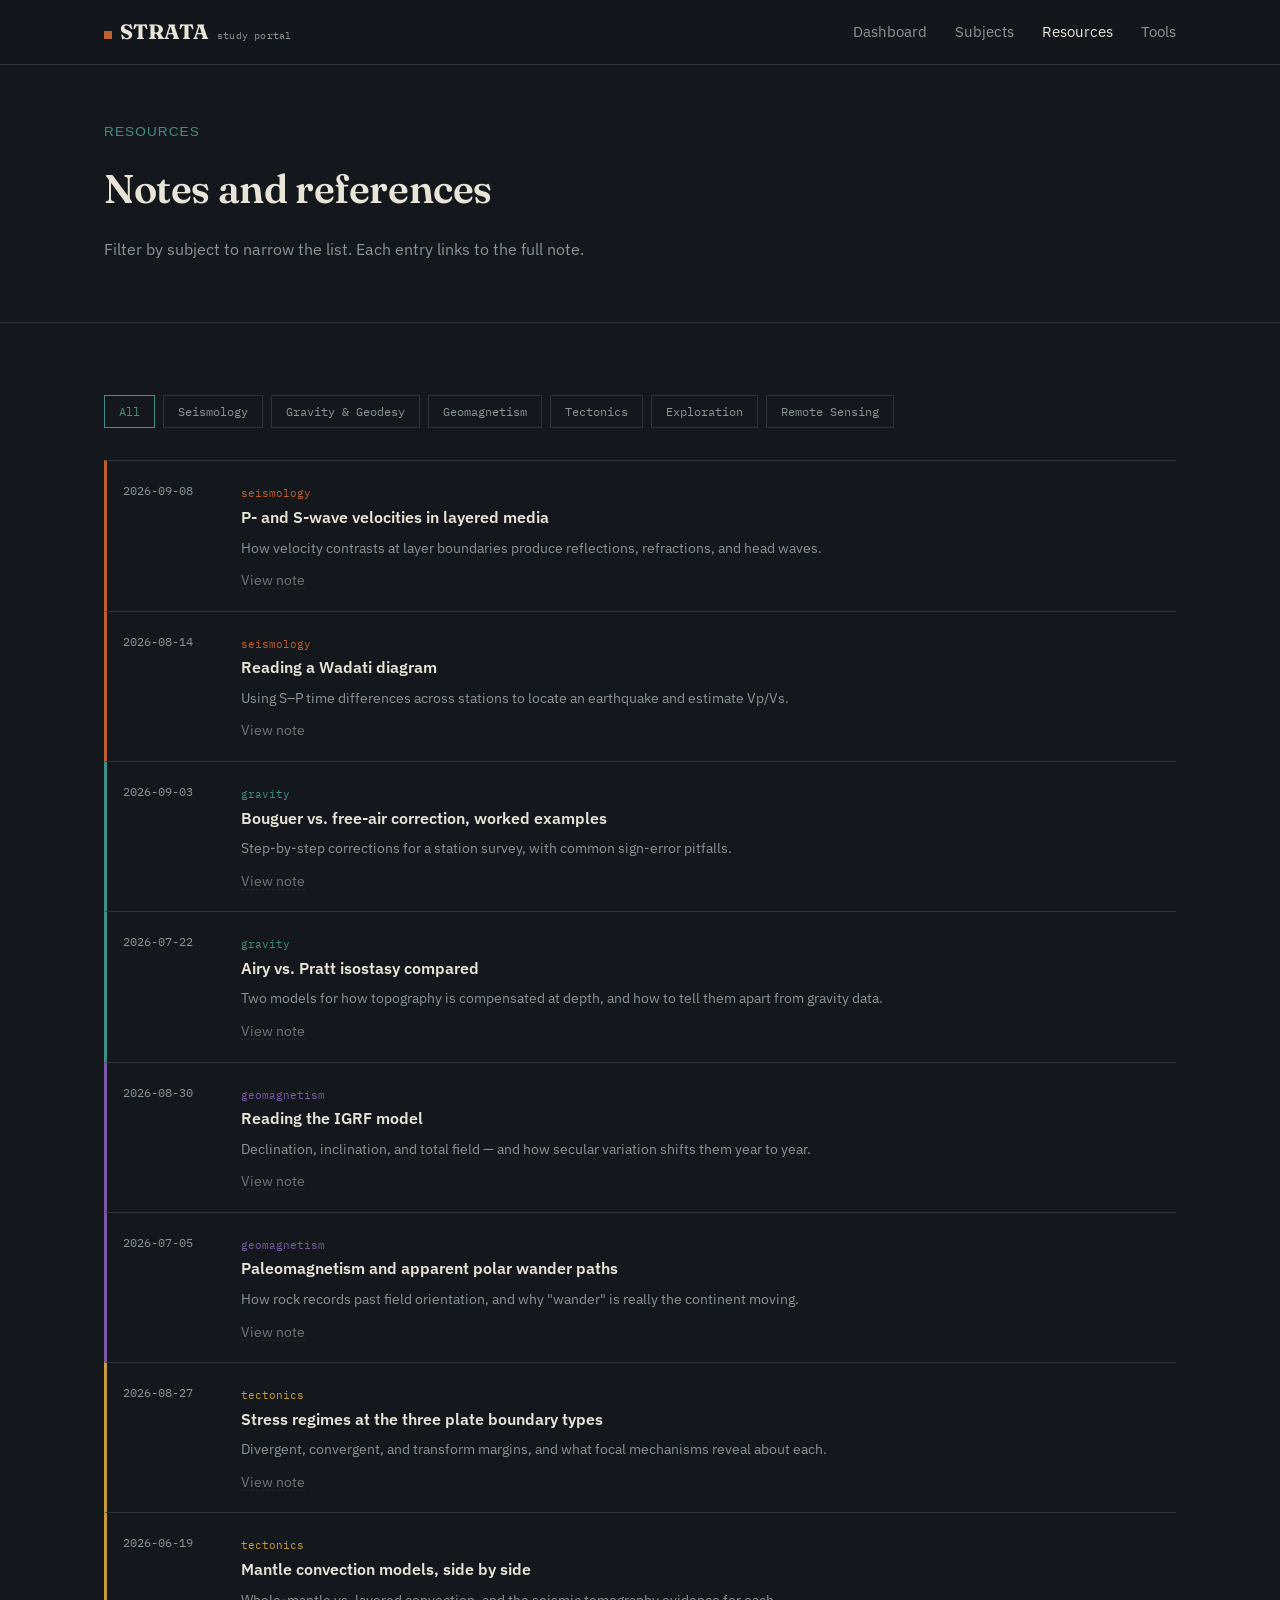
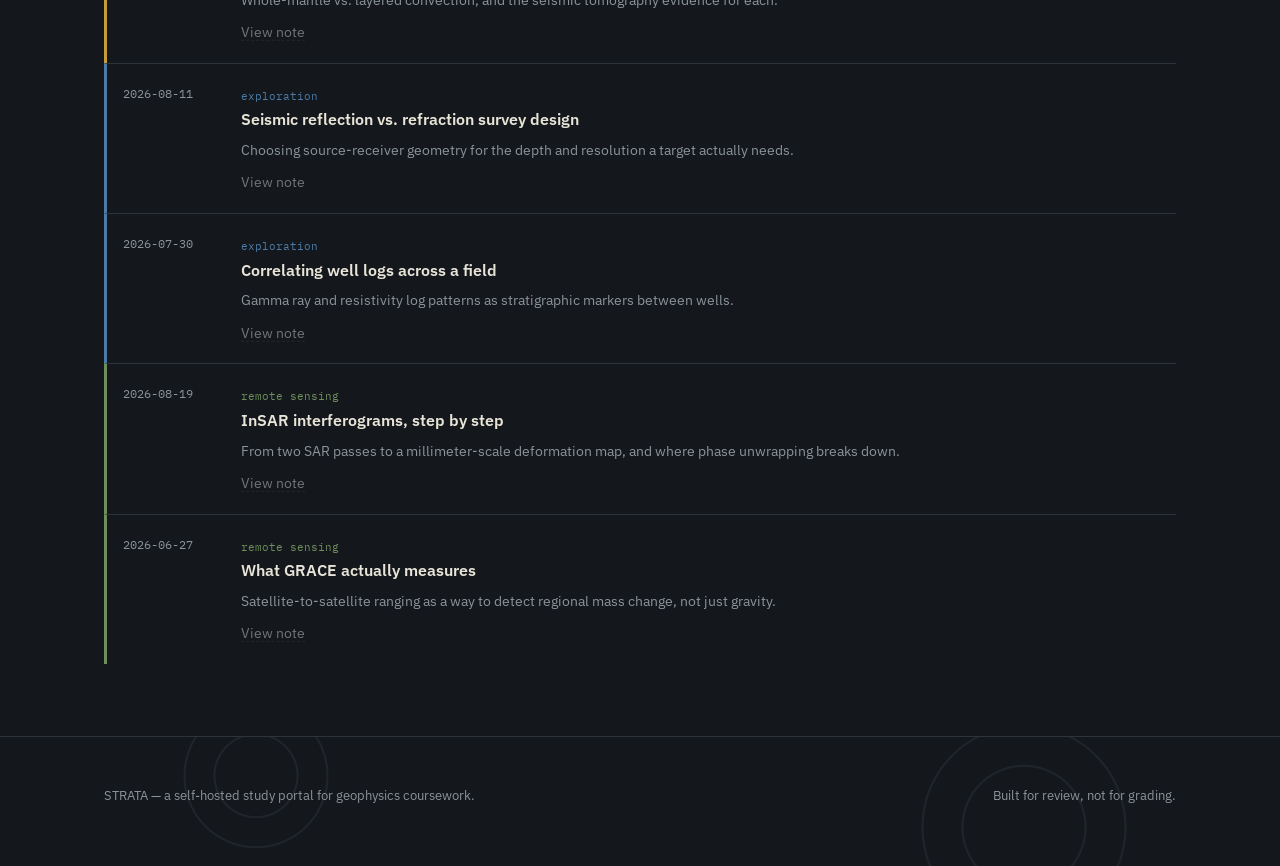
==== resources.html @ 3a936500 "first commit" ====
<!DOCTYPE html>
<html lang="en">
<head>
<meta charset="UTF-8">
<meta name="viewport" content="width=device-width, initial-scale=1.0">
<title>Resources — STRATA</title>
<link rel="stylesheet" href="styles.css">
</head>
<body>

<nav class="site-nav">
  <div class="wrap">
    <a href="index.html" class="wordmark"><span class="tick"></span>STRATA <small>study portal</small></a>
    <button class="nav-toggle" aria-label="Toggle menu">☰</button>
    <ul class="nav-links">
      <li><a href="index.html">Dashboard</a></li>
      <li><a href="subjects.html">Subjects</a></li>
      <li><a href="resources.html" class="active">Resources</a></li>
      <li><a href="tools.html">Tools</a></li>
    </ul>
  </div>
</nav>

<header class="page-head">
  <div class="wrap">
    <div class="hero-eyebrow">resources</div>
    <h1>Notes and references</h1>
    <p>Filter by subject to narrow the list. Each entry links to the full note.</p>
  </div>
</header>

<section class="section">
  <div class="wrap">
    <div class="filter-row">
      <button class="filter-btn active" data-filter="all">All</button>
      <button class="filter-btn" data-filter="seismology" style="--filter-color: var(--rust)">Seismology</button>
      <button class="filter-btn" data-filter="gravity" style="--filter-color: var(--teal)">Gravity &amp; Geodesy</button>
      <button class="filter-btn" data-filter="magnetism" style="--filter-color: var(--violet)">Geomagnetism</button>
      <button class="filter-btn" data-filter="tectonics" style="--filter-color: var(--ochre)">Tectonics</button>
      <button class="filter-btn" data-filter="exploration" style="--filter-color: var(--blue)">Exploration</button>
      <button class="filter-btn" data-filter="remote-sensing" style="--filter-color: var(--sage)">Remote Sensing</button>
    </div>

    <ul class="log-list">

      <li class="log-entry" data-subject="seismology" style="--entry-color: var(--rust)">
        <span class="log-date">2026-09-08</span>
        <div class="log-body">
          <span class="tag" style="color:var(--rust)">seismology</span>
          <h4>P- and S-wave velocities in layered media</h4>
          <p>How velocity contrasts at layer boundaries produce reflections, refractions, and head waves.</p>
          <!-- Example of a pending note -->
          <a href="#" class="log-link disabled">View note</a>
        </div>
      </li>

      <li class="log-entry" data-subject="seismology" style="--entry-color: var(--rust)">
        <span class="log-date">2026-08-14</span>
        <div class="log-body">
          <span class="tag" style="color:var(--rust)">seismology</span>
          <h4>Reading a Wadati diagram</h4>
          <p>Using S–P time differences across stations to locate an earthquake and estimate Vp/Vs.</p>
          <!-- Example of a pending note -->
          <a href="#" class="log-link disabled">View note</a>
        </div>
      </li>

      <li class="log-entry" data-subject="gravity" style="--entry-color: var(--teal)">
        <span class="log-date">2026-09-03</span>
        <div class="log-body">
          <span class="tag" style="color:var(--teal)">gravity</span>
          <h4>Bouguer vs. free-air correction, worked examples</h4>
          <p>Step-by-step corrections for a station survey, with common sign-error pitfalls.</p>
          <!-- Example of a pending note -->
          <a href="#" class="log-link disabled">View note</a>
        </div>
      </li>

      <li class="log-entry" data-subject="gravity" style="--entry-color: var(--teal)">
        <span class="log-date">2026-07-22</span>
        <div class="log-body">
          <span class="tag" style="color:var(--teal)">gravity</span>
          <h4>Airy vs. Pratt isostasy compared</h4>
          <p>Two models for how topography is compensated at depth, and how to tell them apart from gravity data.</p>
          <!-- Example of a pending note -->
          <a href="#" class="log-link disabled">View note</a>
        </div>
      </li>

      <li class="log-entry" data-subject="magnetism" style="--entry-color: var(--violet)">
        <span class="log-date">2026-08-30</span>
        <div class="log-body">
          <span class="tag" style="color:var(--violet)">geomagnetism</span>
          <h4>Reading the IGRF model</h4>
          <p>Declination, inclination, and total field — and how secular variation shifts them year to year.</p>
          <!-- Example of a pending note -->
          <a href="#" class="log-link disabled">View note</a> 
        </div>
      </li>

      <li class="log-entry" data-subject="magnetism" style="--entry-color: var(--violet)">
        <span class="log-date">2026-07-05</span>
        <div class="log-body">
          <span class="tag" style="color:var(--violet)">geomagnetism</span>
          <h4>Paleomagnetism and apparent polar wander paths</h4>
          <p>How rock records past field orientation, and why "wander" is really the continent moving.</p>
          <!-- Example of a pending note -->
          <a href="#" class="log-link disabled">View note</a>
        </div>
      </li>

      <li class="log-entry" data-subject="tectonics" style="--entry-color: var(--ochre)">
        <span class="log-date">2026-08-27</span>
        <div class="log-body">
          <span class="tag" style="color:var(--ochre)">tectonics</span>
          <h4>Stress regimes at the three plate boundary types</h4>
          <p>Divergent, convergent, and transform margins, and what focal mechanisms reveal about each.</p>
          <!-- Example of a pending note -->
            <a href="#" class="log-link disabled">View note</a>
        </div>
      </li>

      <li class="log-entry" data-subject="tectonics" style="--entry-color: var(--ochre)">
        <span class="log-date">2026-06-19</span>
        <div class="log-body">
          <span class="tag" style="color:var(--ochre)">tectonics</span>
          <h4>Mantle convection models, side by side</h4>
          <p>Whole-mantle vs. layered convection, and the seismic tomography evidence for each.</p>
          <!-- Example of a pending note -->
          <a href="#" class="log-link disabled">View note</a>
        </div>
      </li>

      <li class="log-entry" data-subject="exploration" style="--entry-color: var(--blue)">
        <span class="log-date">2026-08-11</span>
        <div class="log-body">
          <span class="tag" style="color:var(--blue)">exploration</span>
          <h4>Seismic reflection vs. refraction survey design</h4>
          <p>Choosing source-receiver geometry for the depth and resolution a target actually needs.</p>
         <!-- Example of a pending note -->
          <a href="#" class="log-link disabled">View note</a>
        </div>
      </li>

      <li class="log-entry" data-subject="exploration" style="--entry-color: var(--blue)">
        <span class="log-date">2026-07-30</span>
        <div class="log-body">
          <span class="tag" style="color:var(--blue)">exploration</span>
          <h4>Correlating well logs across a field</h4>
          <p>Gamma ray and resistivity log patterns as stratigraphic markers between wells.</p>
          <!-- Example of a pending note -->
          <a href="#" class="log-link disabled">View note</a>
        </div>
      </li>

      <li class="log-entry" data-subject="remote-sensing" style="--entry-color: var(--sage)">
        <span class="log-date">2026-08-19</span>
        <div class="log-body">
          <span class="tag" style="color:var(--sage)">remote sensing</span>
          <h4>InSAR interferograms, step by step</h4>
          <p>From two SAR passes to a millimeter-scale deformation map, and where phase unwrapping breaks down.</p>
          <!-- Example of a pending note -->
          <a href="#" class="log-link disabled">View note</a>
        </div>
      </li>

      <li class="log-entry" data-subject="remote-sensing" style="--entry-color: var(--sage)">
        <span class="log-date">2026-06-27</span>
        <div class="log-body">
          <span class="tag" style="color:var(--sage)">remote sensing</span>
          <h4>What GRACE actually measures</h4>
          <p>Satellite-to-satellite ranging as a way to detect regional mass change, not just gravity.</p>
          <!-- Example of a pending note -->
          <a href="#" class="log-link disabled">View note</a>
        </div>
      </li>

    
    </ul>
  </div>
</section>

<footer>
  <div class="contour"></div>
  <div class="wrap footer-inner">
    <p>STRATA — a self-hosted study portal for geophysics coursework.</p>
    <p>Built for review, not for grading.</p>
  </div>
</footer>

<script src="script.js"></script>
</body>
</html>
---- styles.css ----
/* ============================================================
   STRATA — a geophysics study portal
   Design language: seismic traces, core-sample color coding,
   field-notebook paper insets on a deep basalt ground.
   ============================================================ */

@import url('https://fonts.googleapis.com/css2?family=Fraunces:opsz,wght@9..144,500;9..144,600;9..144,700&family=IBM+Plex+Sans:wght@400;500;600&family=IBM+Plex+Mono:wght@400;500&display=swap');

:root{
  --ink: #14181c;
  --panel: #1b2025;
  --panel-raised: #232a30;
  --paper: #ede6d3;
  --paper-ink: #2a2417;
  --rust: #c1602e;
  --teal: #3f8f86;
  --violet: #7a5aa8;
  --ochre: #c89b3c;
  --blue: #4b7ba6;
  --sage: #6e8f5c;
  --text: #e8e4d8;
  --text-muted: #8b939b;
  --line: #2c333a;

  --font-display: 'Fraunces', serif;
  --font-body: 'IBM Plex Sans', system-ui, sans-serif;
  --font-mono: 'IBM Plex Mono', 'SFMono-Regular', monospace;
}

*{ box-sizing: border-box; }

html{ scroll-behavior: smooth; }

body{
  margin: 0;
  background: var(--ink);
  color: var(--text);
  font-family: var(--font-body);
  font-size: 16px;
  line-height: 1.6;
  -webkit-font-smoothing: antialiased;
}

img{ max-width: 100%; display: block; }

a{ color: inherit; }

:focus-visible{
  outline: 2px solid var(--teal);
  outline-offset: 2px;
}

h1, h2, h3{
  font-family: var(--font-display);
  font-weight: 600;
  margin: 0;
  letter-spacing: -0.01em;
}

.wrap{
  max-width: 1120px;
  margin: 0 auto;
  padding: 0 24px;
}

/* ---------- Nav ---------- */
.site-nav{
  position: sticky;
  top: 0;
  z-index: 40;
  background: rgba(20,24,28,0.92);
  backdrop-filter: blur(6px);
  border-bottom: 1px solid var(--line);
}

.site-nav .wrap{
  display: flex;
  align-items: center;
  justify-content: space-between;
  height: 64px;
}

.wordmark{
  font-family: var(--font-display);
  font-size: 1.3rem;
  font-weight: 700;
  text-decoration: none;
  display: flex;
  align-items: baseline;
  gap: 8px;
}

.wordmark .tick{
  width: 8px;
  height: 8px;
  background: var(--rust);
  display: inline-block;
}

.wordmark small{
  font-family: var(--font-mono);
  font-size: 0.62rem;
  color: var(--text-muted);
  font-weight: 400;
  letter-spacing: 0.02em;
}

.nav-links{
  display: flex;
  gap: 28px;
  list-style: none;
  margin: 0;
  padding: 0;
}

.nav-links a{
  text-decoration: none;
  font-size: 0.94rem;
  color: var(--text-muted);
  transition: color 0.15s ease;
}

.nav-links a:hover, .nav-links a.active{
  color: var(--text);
}

.nav-toggle{
  display: none;
  background: none;
  border: 1px solid var(--line);
  color: var(--text);
  width: 40px;
  height: 40px;
  align-items: center;
  justify-content: center;
  cursor: pointer;
}

@media (max-width: 760px){
  .nav-toggle{ display: flex; }
  .nav-links{
    position: absolute;
    top: 64px;
    left: 0;
    right: 0;
    background: var(--panel);
    border-bottom: 1px solid var(--line);
    flex-direction: column;
    gap: 0;
    padding: 8px 0;
    display: none;
  }
  .nav-links.open{ display: flex; }
  .nav-links li{ border-top: 1px solid var(--line); }
  .nav-links li:first-child{ border-top: none; }
  .nav-links a{ display: block; padding: 14px 24px; }
}

/* ---------- Hero ---------- */
.hero{
  position: relative;
  overflow: hidden;
  border-bottom: 1px solid var(--line);
}

.hero canvas{
  position: absolute;
  inset: 0;
  width: 100%;
  height: 100%;
  opacity: 0.55;
}

.hero-inner{
  position: relative;
  padding: 88px 0 76px;
}

.hero-inner .wrap{ max-width: 720px; }

.hero-eyebrow{
  font-family: 'Space Grotesk', sans-serif ;
  font-size: 0.85rem;
  letter-spacing: 0.08em;
  text-transform: uppercase;
  color: var(--teal);
  margin-bottom: 18px;
}

.hero h1{
  font-size: clamp(2.1rem, 4.6vw, 3.2rem);
  line-height: 1.12;
  margin-bottom: 20px;
}

.hero p{
  font-size: 1.08rem;
  color: var(--text-muted);
  max-width: 46ch;
  margin-bottom: 32px;
}

.hero-actions{
  display: flex;
  gap: 14px;
  flex-wrap: wrap;
}

/* ---------- Buttons ---------- */
.btn{
  display: inline-flex;
  align-items: center;
  gap: 8px;
  padding: 12px 22px;
  font-family: var(--font-body);
  font-size: 0.95rem;
  font-weight: 500;
  text-decoration: none;
  border: 1px solid transparent;
  cursor: pointer;
  transition: background 0.15s ease, border-color 0.15s ease;
}

.btn-primary{
  background: var(--rust);
  color: #fff;
}
.btn-primary:hover{ background: #a94f24; }

.btn-ghost{
  border-color: var(--line);
  color: var(--text);
  background: transparent;
}
.btn-ghost:hover{ border-color: var(--text-muted); }

/* ---------- Section headings ---------- */
.section{
  padding: 72px 0;
  border-bottom: 1px solid var(--line);
}

.section-head{
  display: flex;
  align-items: baseline;
  justify-content: space-between;
  gap: 20px;
  margin-bottom: 36px;
  flex-wrap: wrap;
}

.section-label{
  display: flex;
  align-items: center;
  gap: 10px;
  font-size: 1.5rem;
}

.section-label .tick{
  width: 10px;
  height: 10px;
  background: var(--teal);
  flex-shrink: 0;
}

.section-note{
  color: var(--text-muted);
  font-size: 0.95rem;
  max-width: 42ch;
}

/* ---------- Subject cards ---------- */
.subject-grid{
  display: grid;
  grid-template-columns: repeat(3, 1fr);
  gap: 1px;
  background: var(--line);
  border: 1px solid var(--line);
}

@media (max-width: 860px){
  .subject-grid{ grid-template-columns: repeat(2, 1fr); }
}
@media (max-width: 560px){
  .subject-grid{ grid-template-columns: 1fr; }
}

.subject-card{
  background: var(--panel);
  padding: 26px 24px 24px;
  text-decoration: none;
  color: var(--text);
  border-left: 3px solid var(--card-color, var(--rust));
  transition: background 0.15s ease;
}

.subject-card:hover{ background: var(--panel-raised); }

.subject-card .range{
  font-family: 'Space Grotesk', sans-serif;
  font-size: 0.75rem;
  letter-spacing: o.08em;
  color: var(--card-color, var(--rust));
  margin-bottom: 14px;
  display: block;
}

.subject-card h3{
  font-size: 1.12rem;
  margin-bottom: 10px;
}

.subject-card p{
  font-size: 0.9rem;
  color: var(--text-muted);
  margin: 0;
}

/* ---------- Two column layout (notes + tools) ---------- */
.two-col{
  display: grid;
  grid-template-columns: 1.4fr 1fr;
  gap: 48px;
}

@media (max-width: 860px){
  .two-col{ grid-template-columns: 1fr; }
}

/* ---------- Note / log list ---------- */
.log-list{
  list-style: none;
  margin: 0;
  padding: 0;
}

.log-entry{
  display: grid;
  grid-template-columns: 100px 1fr;
  gap: 18px;
  padding: 18px 0;
  border-top: 1px solid var(--line);
  border-left: 3px solid var(--entry-color, var(--rust));
  padding-left: 16px;
}

.log-entry:first-child{ border-top: 1px solid var(--line); }

.log-date{
  font-family: var(--font-mono);
  font-size: 0.76rem;
  color: var(--text-muted);
  padding-top: 2px;
}

.log-link.disabled:hover {
  opacity: 0.6;
}

.log-body h4{
  font-family: var(--font-body);
  font-weight: 600;
  font-size: 1rem;
  margin: 0 0 6px;
}

.log-body p{
  font-size: 0.88rem;
  color: var(--text-muted);
  margin: 0 0 8px;
}

.tag{
  font-family: var(--font-mono);
  font-size: 0.68rem;
  color: var(--entry-color, var(--rust));
}

.log-link{
  font-size: 0.85rem;
  text-decoration: underline;
  text-decoration-color: var(--line);
  text-underline-offset: 3px;
  
}

/* Paste directly below .log-link */
.log-link.disabled {
  opacity: 0.45;
  cursor: not-allowed;
  text-decoration-style: dashed;
  filter: grayscale(1);
}

.log-link.disabled:hover {
  opacity: 0.6;
}

/* ---------- Tool mini-cards ---------- */
.tool-mini{
  display: block;
  background: var(--panel);
  border: 1px solid var(--line);
  padding: 20px;
  margin-bottom: 14px;
  text-decoration: none;
  color: var(--text);
}

.tool-mini:hover{ border-color: var(--teal); }

.tool-mini h4{
  font-size: 0.98rem;
  font-weight: 600;
  margin: 0 0 6px;
}

.tool-mini p{
  font-size: 0.85rem;
  color: var(--text-muted);
  margin: 0;
}

/* ---------- Paper note (field-notebook inset) ---------- */
.paper-note{
  background: var(--paper);
  color: var(--paper-ink);
  padding: 28px 30px;
  font-family: var(--font-body);
}

.paper-note h3{
  font-family: var(--font-display);
  font-size: 1.15rem;
  margin-bottom: 10px;
}

.paper-note p{
  font-size: 0.92rem;
  line-height: 1.55;
  margin: 0;
}

/* ---------- Filters (resources page) ---------- */
.filter-row{
  display: flex;
  flex-wrap: wrap;
  gap: 8px;
  margin-bottom: 32px;
}

@keyframes fadeIn {
  from { opacity: 0; transform: translateY(4px); }
  to { opacity: 1; transform: translateY(0); }
}
.log-entry { animation: fadeIn 0.2s ease; }

.filter-btn{
  font-family: var(--font-mono);
  font-size: 0.76rem;
  padding: 8px 14px;
  border: 1px solid var(--line);
  background: transparent;
  color: var(--text-muted);
  cursor: pointer;
}

.filter-btn.active{
  border-color: var(--filter-color, var(--teal));
  color: var(--filter-color, var(--teal));
}

/* ---------- Tools page ---------- */
.tool-panel{
  background: var(--panel);
  border: 1px solid var(--line);
  padding: 32px;
  margin-bottom: 40px;
}

.tool-panel h3{
  font-size: 1.2rem;
  margin-bottom: 8px;
}

.tool-panel > p{
  color: var(--text-muted);
  font-size: 0.9rem;
  margin-bottom: 24px;
  max-width: 60ch;
}

.field-row{
  display: grid;
  grid-template-columns: repeat(auto-fit, minmax(160px, 1fr));
  gap: 16px;
  margin-bottom: 20px;
}

.field{
  display: flex;
  flex-direction: column;
  gap: 6px;
}

.field label{
  font-size: 0.8rem;
  color: var(--text-muted);
}

.field select, .field input{
  background: var(--ink);
  border: 1px solid var(--line);
  color: var(--text);
  padding: 10px 12px;
  font-family: var(--font-mono);
  font-size: 0.9rem;
}

.tool-result{
  font-family: var(--font-mono);
  font-size: 0.95rem;
  background: var(--ink);
  border: 1px solid var(--line);
  padding: 14px 16px;
  color: var(--teal);
}

/* ---------- Footer ---------- */
footer{
  padding: 48px 0 60px;
  position: relative;
}

.contour{
  position: absolute;
  inset: 0;
  opacity: 0.5;
  background-image:
    radial-gradient(circle at 20% 30%, transparent 40px, var(--line) 41px, var(--line) 42px, transparent 43px),
    radial-gradient(circle at 20% 30%, transparent 70px, var(--line) 71px, var(--line) 72px, transparent 73px),
    radial-gradient(circle at 80% 70%, transparent 60px, var(--line) 61px, var(--line) 62px, transparent 63px),
    radial-gradient(circle at 80% 70%, transparent 100px, var(--line) 101px, var(--line) 102px, transparent 103px);
  pointer-events: none;
}

.footer-inner{
  position: relative;
  display: flex;
  justify-content: space-between;
  flex-wrap: wrap;
  gap: 20px;
  align-items: center;
}

.footer-inner p{
  font-size: 0.82rem;
  color: var(--text-muted);
  margin: 0;
}

/* ---------- Page header (non-home pages) ---------- */
.page-head{
  padding: 56px 0 44px;
  border-bottom: 1px solid var(--line);
}

.page-head .hero-eyebrow{ margin-bottom: 14px; }

.page-head h1{
  font-size: clamp(1.8rem, 4vw, 2.5rem);
  margin-bottom: 14px;
}

.page-head p{
  color: var(--text-muted);
  max-width: 56ch;
  font-size: 1rem;
}

/* ---------- Subject detail sections (subjects.html) ---------- */
.subject-detail{
  border-left: 3px solid var(--entry-color, var(--rust));
  padding-left: 24px;
  margin-bottom: 48px;
}

.subject-detail .range{
  font-family: 'Space Grotesk', sans-serif;
  font-size: 0.75rem;
  letter-spacing: 0.08em;
  color: var(--entry-color, var(--rust));
  display: block;
  margin-bottom: 10px;
}

.subject-detail h2{
  font-size: 1.5rem;
  margin-bottom: 10px;
}

.subject-detail > p{
  color: var(--text-muted);
  max-width: 62ch;
  margin-bottom: 18px;
}

.topic-list{
  list-style: none;
  margin: 0 0 18px;
  padding: 0;
  display: grid;
  grid-template-columns: repeat(2, 1fr);
  gap: 8px 24px;
}

@media (max-width: 600px){
  .topic-list{ grid-template-columns: 1fr; }
}

.topic-list li{
  font-size: 0.9rem;
  color: var(--text);
  padding-left: 14px;
  position: relative;
}

.topic-list li::before{
  content: '';
  position: absolute;
  left: 0;
  top: 9px;
  width: 5px;
  height: 5px;
  background: var(--entry-color, var(--rust));
}

@media (prefers-reduced-motion: reduce){
  html{ scroll-behavior: auto; }
}
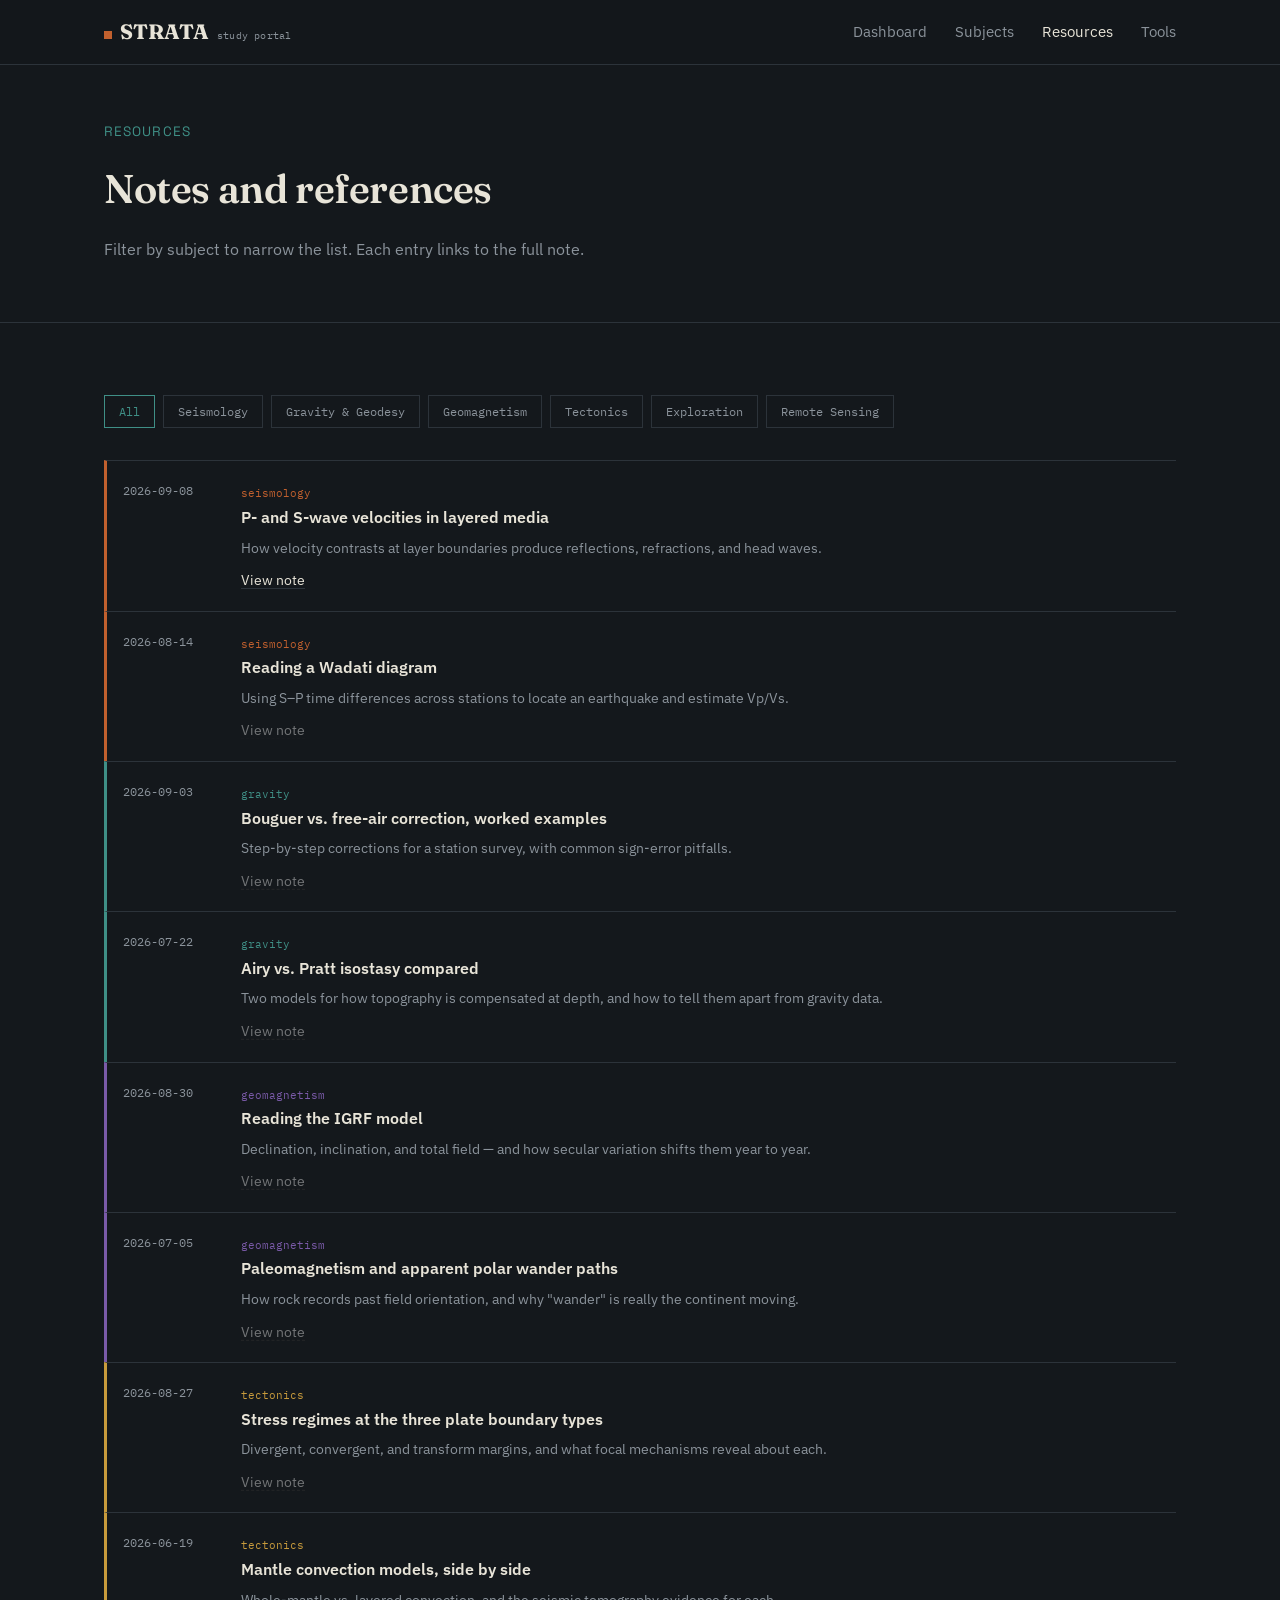
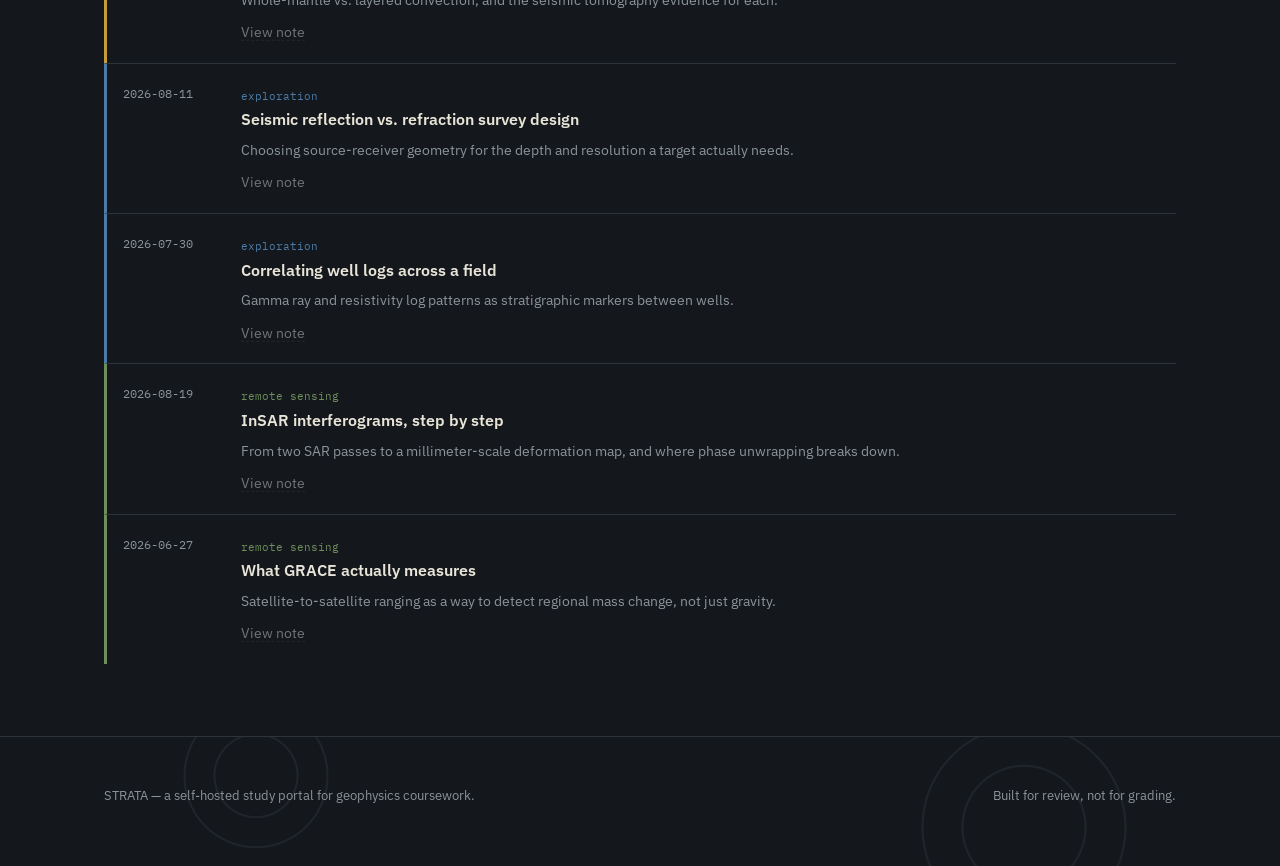
==== commit 26004091: "modifieed" ====
--- a/resources.html
+++ b/resources.html
@@ -11,7 +11,7 @@
 <nav class="site-nav">
   <div class="wrap">
     <a href="index.html" class="wordmark"><span class="tick"></span>STRATA <small>study portal</small></a>
-    <button class="nav-toggle" aria-label="Toggle menu">☰</button>
+    <button class="nav-toggle" aria-label="Toggle menu" aria-expanded="false">☰</button>
     <ul class="nav-links">
       <li><a href="index.html">Dashboard</a></li>
       <li><a href="subjects.html">Subjects</a></li>
@@ -49,8 +49,7 @@
           <span class="tag" style="color:var(--rust)">seismology</span>
           <h4>P- and S-wave velocities in layered media</h4>
           <p>How velocity contrasts at layer boundaries produce reflections, refractions, and head waves.</p>
-          <!-- Example of a pending note -->
-          <a href="#" class="log-link disabled">View note</a>
+          <a href="note.html" class="log-link">View note</a>
         </div>
       </li>
 
--- a/styles.css
+++ b/styles.css
@@ -4,7 +4,7 @@
    field-notebook paper insets on a deep basalt ground.
    ============================================================ */
 
-@import url('https://fonts.googleapis.com/css2?family=Fraunces:opsz,wght@9..144,500;9..144,600;9..144,700&family=IBM+Plex+Sans:wght@400;500;600&family=IBM+Plex+Mono:wght@400;500&display=swap');
+@import url('https://fonts.googleapis.com/css2?family=Fraunces:opsz,wght@9..144,500;9..144,600;9..144,700&family=IBM+Plex+Sans:wght@400;500;600&family=IBM+Plex+Mono:wght@400;500&family=Space+Grotesk:wght@500;600&display=swap');
 
 :root{
   --ink: #14181c;
@@ -25,6 +25,7 @@
   --font-display: 'Fraunces', serif;
   --font-body: 'IBM Plex Sans', system-ui, sans-serif;
   --font-mono: 'IBM Plex Mono', 'SFMono-Regular', monospace;
+  --font-label: 'Space Grotesk', 'IBM Plex Sans', system-ui, sans-serif;
 }
 
 *{ box-sizing: border-box; }
@@ -179,7 +180,7 @@
 .hero-inner .wrap{ max-width: 720px; }
 
 .hero-eyebrow{
-  font-family: 'Space Grotesk', sans-serif ;
+  font-family: var(--font-label);
   font-size: 0.85rem;
   letter-spacing: 0.08em;
   text-transform: uppercase;
@@ -297,9 +298,9 @@
 .subject-card:hover{ background: var(--panel-raised); }
 
 .subject-card .range{
-  font-family: 'Space Grotesk', sans-serif;
+  font-family: var(--font-label);
   font-size: 0.75rem;
-  letter-spacing: o.08em;
+  letter-spacing: 0.08em;
   color: var(--card-color, var(--rust));
   margin-bottom: 14px;
   display: block;
@@ -353,10 +354,6 @@
   padding-top: 2px;
 }
 
-.log-link.disabled:hover {
-  opacity: 0.6;
-}
-
 .log-body h4{
   font-family: var(--font-body);
   font-weight: 600;
@@ -395,6 +392,18 @@
 .log-link.disabled:hover {
   opacity: 0.6;
 }
+
+.pending-note{
+  display: inline-block;
+  margin-left: 10px;
+  font-family: var(--font-mono);
+  font-size: 0.72rem;
+  color: var(--ochre);
+  opacity: 0;
+  transition: opacity 0.18s ease;
+}
+
+.pending-note.visible{ opacity: 1; }
 
 /* ---------- Tool mini-cards ---------- */
 .tool-mini{
@@ -586,7 +595,7 @@
 }
 
 .subject-detail .range{
-  font-family: 'Space Grotesk', sans-serif;
+  font-family: var(--font-label);
   font-size: 0.75rem;
   letter-spacing: 0.08em;
   color: var(--entry-color, var(--rust));
@@ -637,4 +646,74 @@
 
 @media (prefers-reduced-motion: reduce){
   html{ scroll-behavior: auto; }
-}
+  .log-entry{ animation: none; }
+  .pending-note{ transition: none; }
+}
+
+/* ---------- Note detail page (note.html) ---------- */
+.note-wrap{ max-width: 720px; }
+
+.note-meta{
+  display: flex;
+  align-items: baseline;
+  gap: 16px;
+  margin-bottom: 14px;
+}
+
+.note .page-head{
+  border-left: 3px solid var(--entry-color, var(--rust));
+}
+
+.note h2{
+  font-size: 1.3rem;
+  margin: 40px 0 12px;
+}
+
+.note p{
+  color: var(--text);
+  max-width: 68ch;
+  margin: 0 0 16px;
+}
+
+.note .paper-note{ margin: 28px 0; }
+
+.note .topic-list{ margin-bottom: 24px; }
+
+.note .topic-list li{
+  color: var(--text-muted);
+  line-height: 1.55;
+  padding-bottom: 6px;
+}
+
+.note .topic-list li strong{ color: var(--text); font-weight: 600; }
+
+.formula{
+  font-family: var(--font-mono);
+  font-size: 1rem;
+  background: var(--panel);
+  border-left: 3px solid var(--entry-color, var(--rust));
+  padding: 18px 20px;
+  margin: 24px 0;
+  color: var(--text);
+  overflow-x: auto;
+}
+
+.check-list{
+  margin: 0 0 32px;
+  padding-left: 20px;
+  color: var(--text-muted);
+}
+
+.check-list li{
+  margin-bottom: 8px;
+  padding-left: 4px;
+}
+
+.note-nav{
+  display: flex;
+  gap: 12px;
+  flex-wrap: wrap;
+  margin-top: 40px;
+  padding-top: 28px;
+  border-top: 1px solid var(--line);
+}
